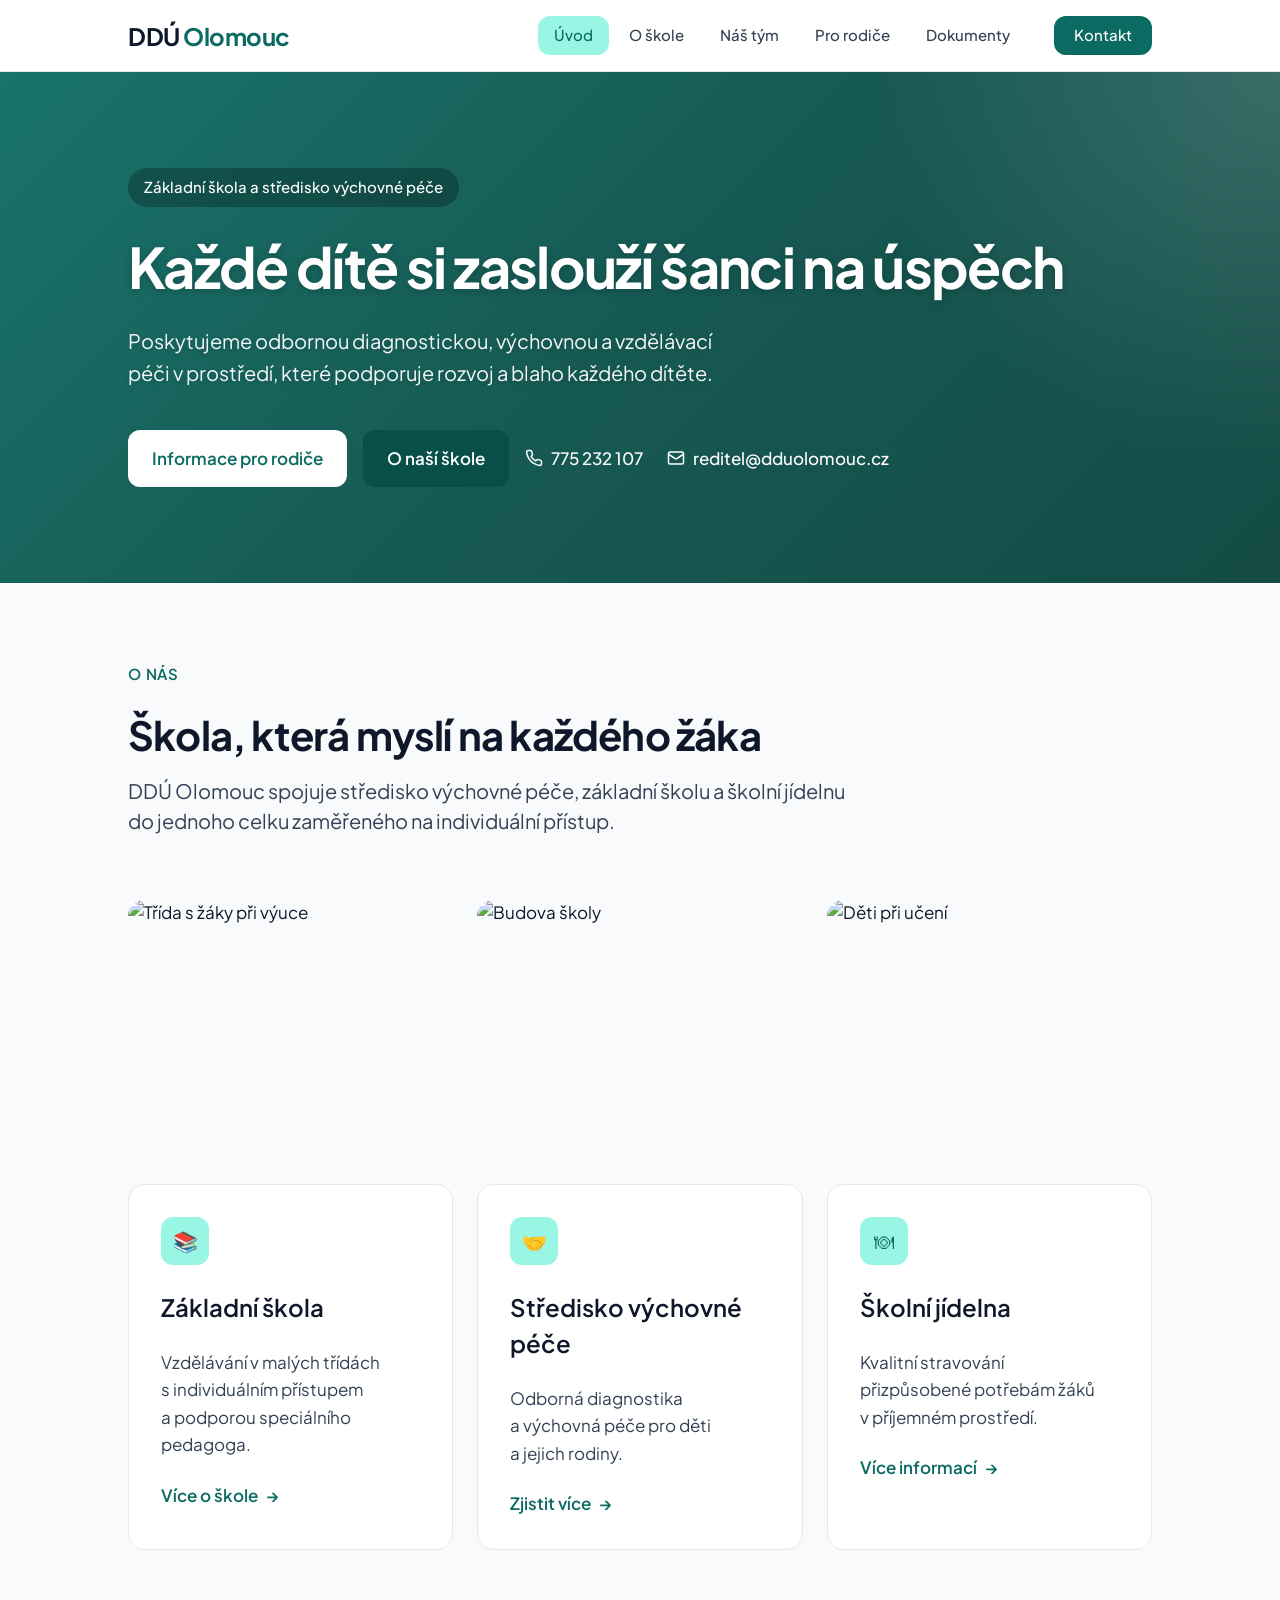
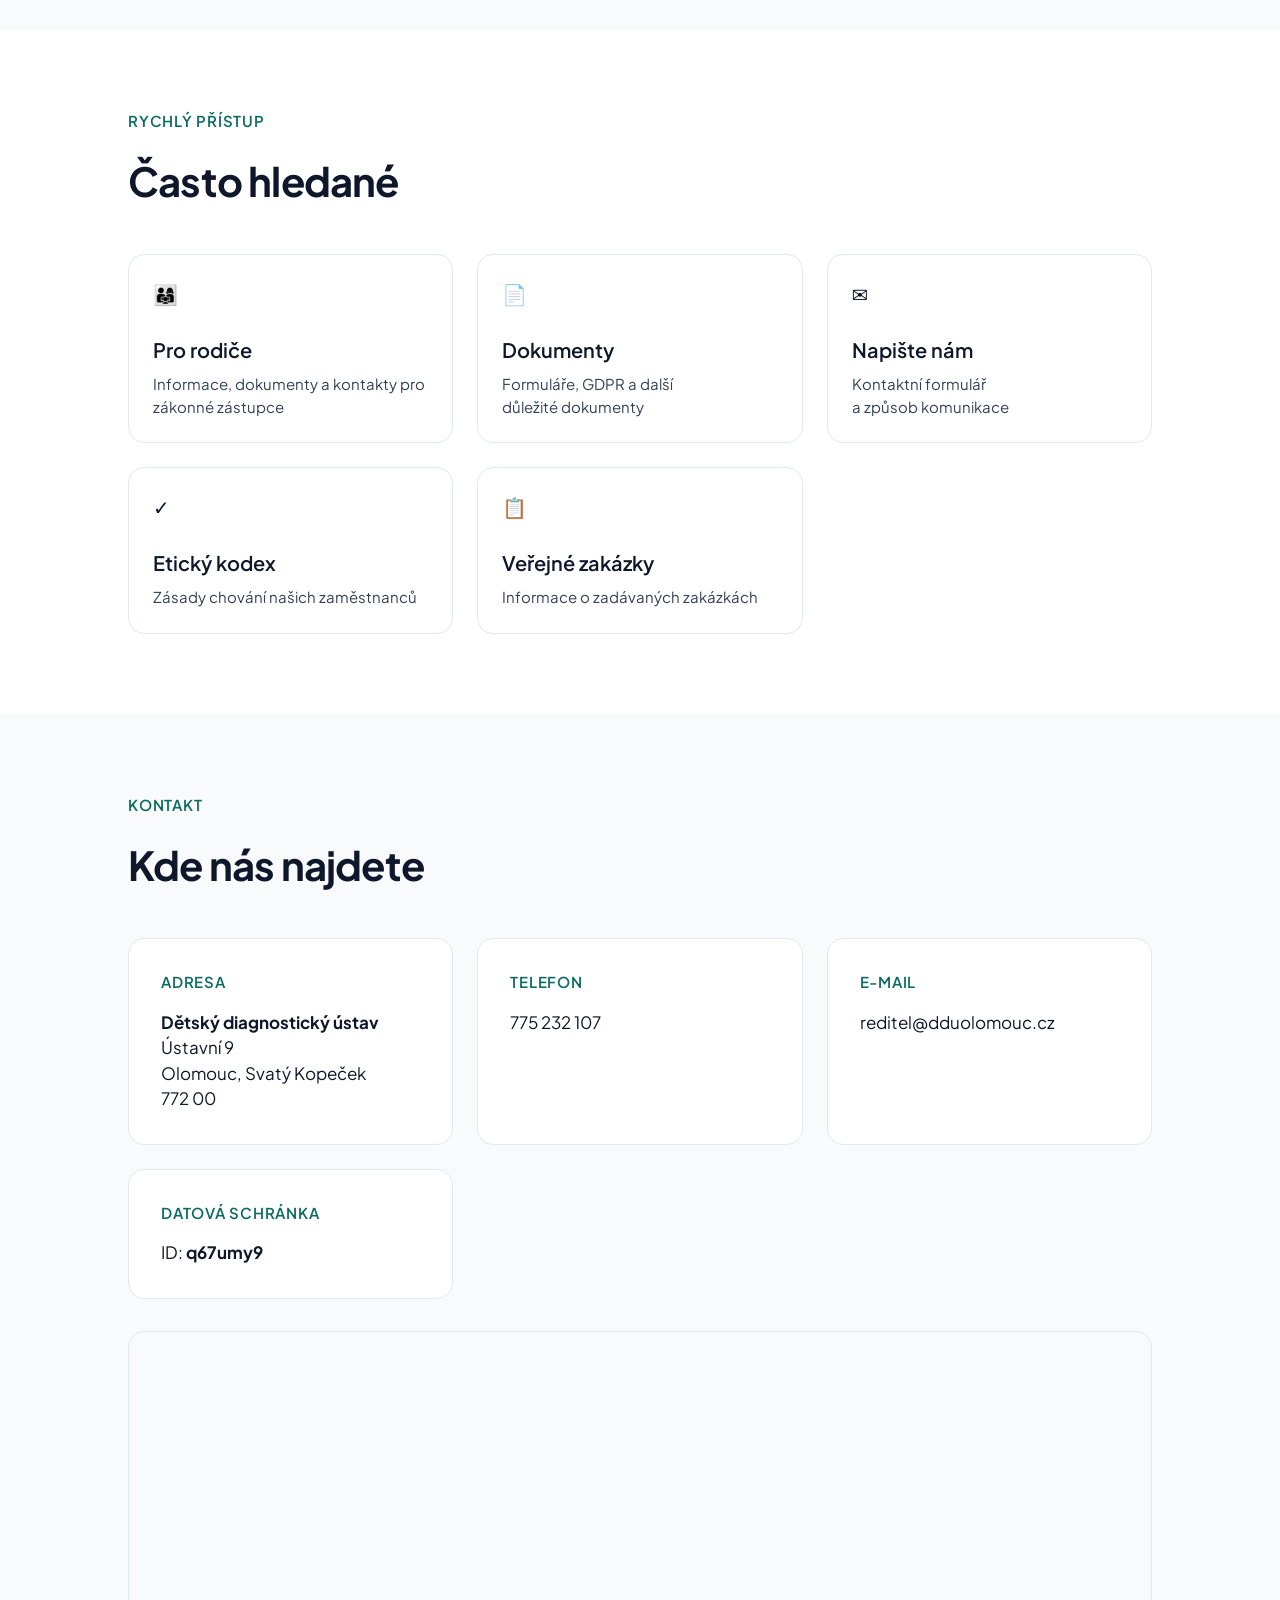
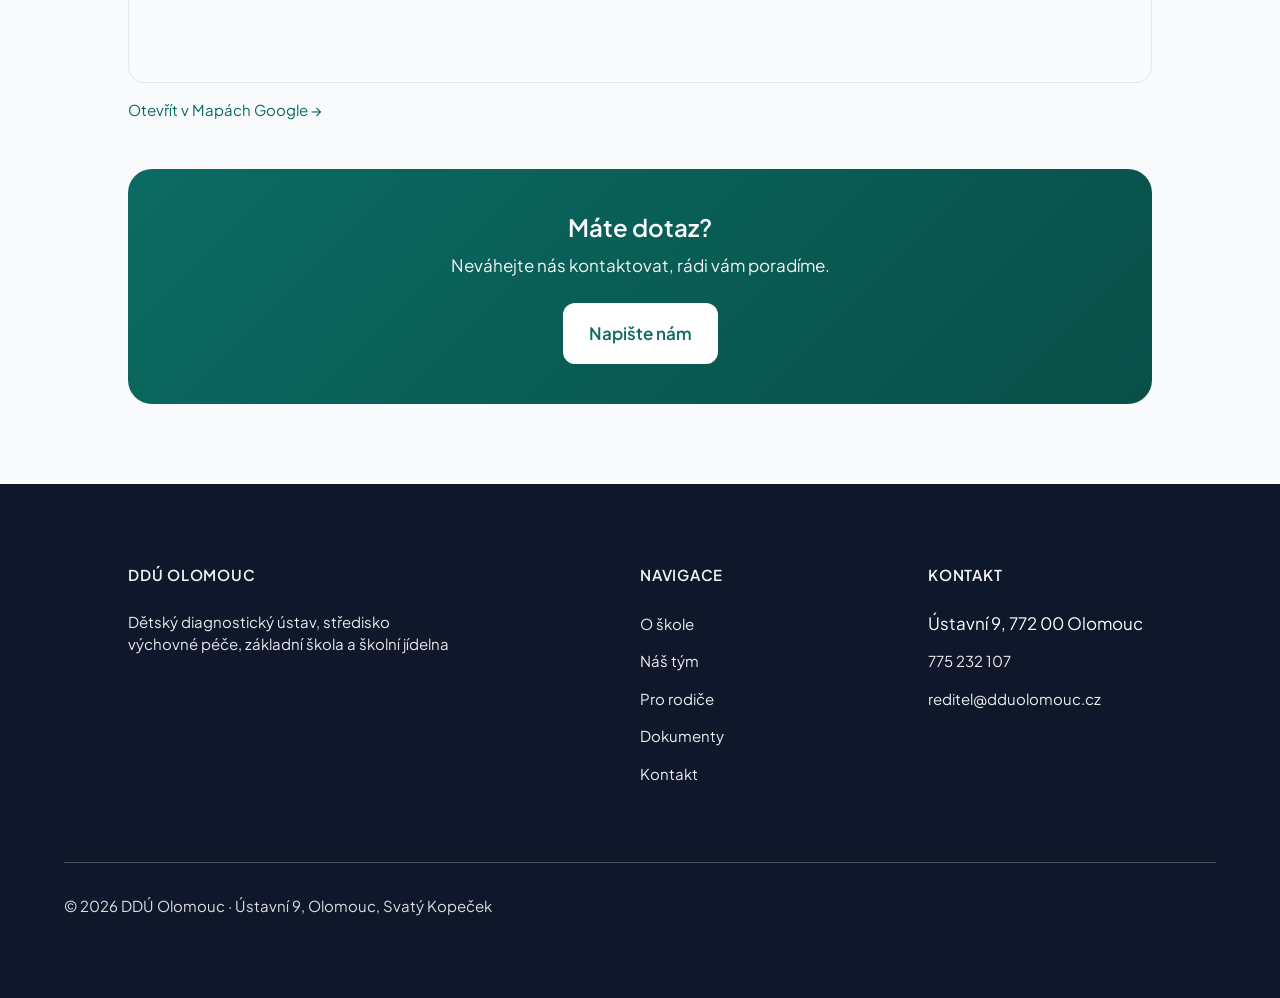
==== index.html @ 2223ec9c "Initial commit: DDÚ Olomouc - moderní web základní školy Made-with: Cursor" ====
<!DOCTYPE html>
<html lang="cs">
<head>
    <meta charset="UTF-8">
    <meta name="viewport" content="width=device-width, initial-scale=1.0">
    <title>Základní škola DDÚ Olomouc | Výchovná péče a vzdělávání</title>
    <meta name="description" content="Dětský diagnostický ústav Olomouc: středisko výchovné péče, základní škola a&nbsp;školní jídelna. Odborná péče a&nbsp;vzdělávání v&nbsp;Olomouci, Svatém Kopečku.">
    <meta property="og:title" content="Základní škola DDÚ Olomouc">
    <meta property="og:description" content="Dětský diagnostický ústav Olomouc: středisko výchovné péče, základní škola a&nbsp;školní jídelna.">
    <meta property="og:type" content="website">
    <link rel="preconnect" href="https://fonts.googleapis.com">
    <link rel="preconnect" href="https://fonts.gstatic.com" crossorigin>
    <link rel="preconnect" href="https://images.unsplash.com" crossorigin>
    <link href="https://fonts.googleapis.com/css2?family=Plus+Jakarta+Sans:wght@400;500;600;700&display=swap" rel="stylesheet">
    <link rel="stylesheet" href="styles.css">
</head>
<body>
    <a href="#main-content" class="skip-link">Přeskočit na hlavní obsah</a>
    <header class="header">
        <div class="header-inner">
            <a href="index.html" class="logo">DDÚ <span>Olomouc</span></a>
            <button class="menu-toggle" aria-label="Otevřít menu" aria-expanded="false">
                <svg xmlns="http://www.w3.org/2000/svg" fill="none" viewBox="0 0 24 24" stroke="currentColor" stroke-width="2">
                    <path stroke-linecap="round" stroke-linejoin="round" d="M4 6h16M4 12h16M4 18h16"/>
                </svg>
            </button>
            <nav class="nav" aria-label="Hlavní navigace">
                <a href="index.html" class="nav-link active">Úvod</a>
                <a href="o-nas.html" class="nav-link">O škole</a>
                <a href="nas-tym.html" class="nav-link">Náš tým</a>
                <a href="pro-rodice.html" class="nav-link">Pro rodiče</a>
                <a href="dokumenty.html" class="nav-link">Dokumenty</a>
                <a href="kontakt.html" class="nav-link nav-cta">Kontakt</a>
            </nav>
        </div>
    </header>

    <section class="hero has-image">
        <div class="hero-inner">
            <span class="hero-badge">Základní škola a středisko výchovné péče</span>
            <h1>Každé dítě si zaslouží šanci na úspěch</h1>
            <p class="hero-subtitle">Poskytujeme odbornou diagnostickou, výchovnou a&nbsp;vzdělávací péči v&nbsp;prostředí, které podporuje rozvoj a&nbsp;blaho každého dítěte.</p>
            <div class="hero-actions">
                <div class="hero-buttons">
                    <a href="pro-rodice.html" class="btn btn-primary">Informace pro rodiče</a>
                    <a href="o-nas.html" class="btn btn-secondary">O naší škole</a>
                </div>
                <div class="hero-contact">
                    <a href="tel:+420775232107">
                        <svg class="hero-contact-icon" xmlns="http://www.w3.org/2000/svg" viewBox="0 0 24 24" fill="none" stroke="currentColor" stroke-width="2" stroke-linecap="round" stroke-linejoin="round" aria-hidden="true"><path d="M22 16.92v3a2 2 0 0 1-2.18 2 19.79 19.79 0 0 1-8.63-3.07 19.5 19.5 0 0 1-6-6 19.79 19.79 0 0 1-3.07-8.67A2 2 0 0 1 4.11 2h3a2 2 0 0 1 2 1.72 12.84 12.84 0 0 0 .7 2.81 2 2 0 0 1-.45 2.11L8.09 9.91a16 16 0 0 0 6 6l1.27-1.27a2 2 0 0 1 2.11-.45 12.84 12.84 0 0 0 2.81.7A2 2 0 0 1 22 16.92z"/></svg>
                        775 232 107
                    </a>
                    <a href="mailto:reditel@dduolomouc.cz">
                        <svg class="hero-contact-icon" xmlns="http://www.w3.org/2000/svg" viewBox="0 0 24 24" fill="none" stroke="currentColor" stroke-width="2" stroke-linecap="round" stroke-linejoin="round" aria-hidden="true"><rect width="20" height="16" x="2" y="4" rx="2"/><path d="m22 7-8.97 5.7a1.94 1.94 0 0 1-2.06 0L2 7"/></svg>
                        reditel@dduolomouc.cz
                    </a>
                </div>
            </div>
        </div>
    </section>

    <main id="main-content">
        <section class="section">
            <div class="container">
                <div class="section-header">
                    <p class="section-label">O nás</p>
                    <h2 class="section-title">Škola, která myslí na každého žáka</h2>
                    <p class="section-desc">DDÚ Olomouc spojuje středisko výchovné péče, základní školu a&nbsp;školní jídelnu do&nbsp;jednoho celku zaměřeného na&nbsp;individuální přístup.</p>
                </div>
                <div class="photo-grid">
                    <img src="https://images.unsplash.com/photo-1588072432836-e10032774350?w=600&q=80" alt="Třída s žáky při výuce" loading="lazy">
                    <img src="https://images.unsplash.com/photo-1562774053-701939374585?w=600&q=80" alt="Budova školy" loading="lazy">
                    <img src="https://images.unsplash.com/photo-1503676260728-1c00da094a0b?w=600&q=80" alt="Děti při učení" loading="lazy">
                </div>
                <div class="card-grid">
                    <article class="card">
                        <div class="card-icon">📚</div>
                        <h3>Základní škola</h3>
                        <p>Vzdělávání v&nbsp;malých třídách s&nbsp;individuálním přístupem a&nbsp;podporou speciálního pedagoga.</p>
                        <a href="o-nas.html" class="card-link">Více o škole</a>
                    </article>
                    <article class="card">
                        <div class="card-icon">🤝</div>
                        <h3>Středisko výchovné péče</h3>
                        <p>Odborná diagnostika a&nbsp;výchovná péče pro děti a&nbsp;jejich rodiny.</p>
                        <a href="o-nas.html" class="card-link">Zjistit více</a>
                    </article>
                    <article class="card">
                        <div class="card-icon">🍽</div>
                        <h3>Školní jídelna</h3>
                        <p>Kvalitní stravování přizpůsobené potřebám žáků v&nbsp;příjemném prostředí.</p>
                        <a href="o-nas.html" class="card-link">Více informací</a>
                    </article>
                </div>
            </div>
        </section>

        <section class="section section-alt">
            <div class="container">
                <div class="section-header">
                    <p class="section-label">Rychlý přístup</p>
                    <h2 class="section-title">Často hledané</h2>
                </div>
                <div class="quick-links">
                    <a href="pro-rodice.html" class="quick-link-card">
                        <span class="icon">👨‍👩‍👧</span>
                        <h3>Pro rodiče</h3>
                        <p>Informace, dokumenty a&nbsp;kontakty pro zákonné zástupce</p>
                    </a>
                    <a href="dokumenty.html" class="quick-link-card">
                        <span class="icon">📄</span>
                        <h3>Dokumenty</h3>
                        <p>Formuláře, GDPR a&nbsp;další důležité dokumenty</p>
                    </a>
                    <a href="kontakt.html" class="quick-link-card">
                        <span class="icon">✉</span>
                        <h3>Napište nám</h3>
                        <p>Kontaktní formulář a&nbsp;způsob komunikace</p>
                    </a>
                    <a href="dokumenty.html#kodex" class="quick-link-card">
                        <span class="icon">✓</span>
                        <h3>Etický kodex</h3>
                        <p>Zásady chování našich zaměstnanců</p>
                    </a>
                    <a href="dokumenty.html#zakazky" class="quick-link-card">
                        <span class="icon">📋</span>
                        <h3>Veřejné zakázky</h3>
                        <p>Informace o zadávaných zakázkách</p>
                    </a>
                </div>
            </div>
        </section>

        <section class="section">
            <div class="container">
                <div class="section-header">
                    <p class="section-label">Kontakt</p>
                    <h2 class="section-title">Kde nás najdete</h2>
                </div>
                <div class="contact-grid">
                    <div class="contact-card">
                        <h3>Adresa</h3>
                        <p><strong>Dětský diagnostický ústav</strong><br>
                        Ústavní 9<br>
                        Olomouc, Svatý Kopeček<br>
                        772 00</p>
                    </div>
                    <div class="contact-card">
                        <h3>Telefon</h3>
                        <p><a href="tel:+420775232107">775 232 107</a></p>
                    </div>
                    <div class="contact-card">
                        <h3>E-mail</h3>
                        <p><a href="mailto:reditel@dduolomouc.cz">reditel@dduolomouc.cz</a></p>
                    </div>
                    <div class="contact-card">
                        <h3>Datová schránka</h3>
                        <p>ID: <strong>q67umy9</strong></p>
                    </div>
                </div>
                <div class="map-container">
                    <iframe src="https://www.openstreetmap.org/export/embed.html?bbox=17.335%2C49.625%2C17.347%2C49.636&layer=mapnik&marker=49.6305566%2C17.3408193" title="Mapa - DDÚ Olomouc, Ústavní 9, 772 00 Olomouc" loading="lazy"></iframe>
                </div>
                <p style="margin-top: var(--space-4); font-size: var(--text-sm); color: var(--color-text-muted);">
                    <a href="https://www.google.com/maps/search/?api=1&query=Ústavní+9+772+00+Olomouc" target="_blank" rel="noopener">Otevřít v Mapách Google →</a>
                </p>
                <div class="cta-banner">
                    <h3>Máte dotaz?</h3>
                    <p>Neváhejte nás kontaktovat, rádi vám poradíme.</p>
                    <a href="kontakt.html" class="btn btn-primary">Napište nám</a>
                </div>
            </div>
        </section>
    </main>

    <footer class="footer">
        <div class="footer-inner">
            <div class="footer-brand">
                <h4>DDÚ Olomouc</h4>
                <p>Dětský diagnostický ústav, středisko výchovné péče, základní škola a&nbsp;školní jídelna</p>
            </div>
            <div>
                <h4>Navigace</h4>
                <ul>
                    <li><a href="o-nas.html">O škole</a></li>
                    <li><a href="nas-tym.html">Náš tým</a></li>
                    <li><a href="pro-rodice.html">Pro rodiče</a></li>
                    <li><a href="dokumenty.html">Dokumenty</a></li>
                    <li><a href="kontakt.html">Kontakt</a></li>
                </ul>
            </div>
            <div>
                <h4>Kontakt</h4>
                <ul>
                    <li>Ústavní 9, 772 00 Olomouc</li>
                    <li><a href="tel:+420775232107">775 232 107</a></li>
                    <li><a href="mailto:reditel@dduolomouc.cz">reditel@dduolomouc.cz</a></li>
                </ul>
            </div>
        </div>
        <div class="footer-bottom">
            © 2026 DDÚ Olomouc · Ústavní 9, Olomouc, Svatý Kopeček
        </div>
    </footer>

    <button type="button" class="back-to-top" aria-label="Zpět nahoru" title="Zpět nahoru">
        <svg xmlns="http://www.w3.org/2000/svg" width="24" height="24" viewBox="0 0 24 24" fill="none" stroke="currentColor" stroke-width="2" stroke-linecap="round" stroke-linejoin="round"><path d="M18 15l-6-6-6 6"/></svg>
    </button>
    <script>
        const toggle = document.querySelector('.menu-toggle');
        const nav = document.querySelector('.nav');
        toggle?.addEventListener('click', () => {
            nav.classList.toggle('active');
            toggle.setAttribute('aria-expanded', nav.classList.contains('active'));
        });
        const backToTop = document.querySelector('.back-to-top');
        window.addEventListener('scroll', () => {
            backToTop.classList.toggle('visible', window.scrollY > 400);
        });
        backToTop?.addEventListener('click', () => window.scrollTo({ top: 0, behavior: 'smooth' }));
    </script>
</body>
</html>
---- styles.css ----
/* ============================================
   DDÚ Olomouc — Design System 2026
   Moderní web základní školy
   ============================================ */

@import url('https://fonts.googleapis.com/css2?family=Plus+Jakarta+Sans:wght@400;500;600;700&display=swap');

:root {
    /* Spacing scale (8px base) */
    --space-1: 0.25rem;   /* 4px */
    --space-2: 0.5rem;   /* 8px */
    --space-3: 0.75rem;  /* 12px */
    --space-4: 1rem;     /* 16px */
    --space-5: 1.25rem;  /* 20px */
    --space-6: 1.5rem;   /* 24px */
    --space-8: 2rem;     /* 32px */
    --space-10: 2.5rem;  /* 40px */
    --space-12: 3rem;    /* 48px */
    --space-16: 4rem;    /* 64px */
    --space-20: 5rem;    /* 80px */
    --space-24: 6rem;    /* 96px */

    /* Typography */
    --font-sans: 'Plus Jakarta Sans', system-ui, -apple-system, sans-serif;
    --text-xs: clamp(0.75rem, 1.5vw, 0.8125rem);
    --text-sm: clamp(0.875rem, 1.5vw, 0.9375rem);
    --text-base: clamp(1rem, 2vw, 1.0625rem);
    --text-lg: clamp(1.125rem, 2vw, 1.25rem);
    --text-xl: clamp(1.25rem, 2.5vw, 1.5rem);
    --text-2xl: clamp(1.5rem, 3vw, 2rem);
    --text-3xl: clamp(1.875rem, 4vw, 2.5rem);
    --text-4xl: clamp(2.25rem, 5vw, 3.5rem);
    --leading-tight: 1.25;
    --leading-normal: 1.5;
    --leading-relaxed: 1.625;

    /* Colors — WCAG AA compliant (4.5:1 text, 3:1 UI) */
    --color-primary: #0b6b62;
    --color-primary-hover: #084f48;
    --color-primary-muted: #99f6e4;
    --color-primary-on-muted: #0b6b62;
    --color-btn-hover-bg: #5eead4;
    --color-accent: #b45309;
    --color-accent-hover: #92400e;
    --color-accent-muted: #fef3c7;
    --color-btn-cta-hover: #e2e8f0;

    --color-surface: #ffffff;
    --color-surface-alt: #f8fafc;
    --color-surface-elevated: #ffffff;
    --color-border: #e2e8f0;
    --color-border-strong: #cbd5e1;

    --color-text: #0f172a;
    --color-text-muted: #334155;
    --color-text-subtle: #475569;

    --color-white: #ffffff;

    /* Shadows */
    --shadow-sm: 0 1px 2px 0 rgb(0 0 0 / 0.05);
    --shadow: 0 1px 3px 0 rgb(0 0 0 / 0.1), 0 1px 2px -1px rgb(0 0 0 / 0.1);
    --shadow-md: 0 4px 6px -1px rgb(0 0 0 / 0.1), 0 2px 4px -2px rgb(0 0 0 / 0.1);
    --shadow-lg: 0 10px 15px -3px rgb(0 0 0 / 0.1), 0 4px 6px -4px rgb(0 0 0 / 0.1);
    --shadow-xl: 0 20px 25px -5px rgb(0 0 0 / 0.1), 0 8px 10px -6px rgb(0 0 0 / 0.1);

    /* Radius */
    --radius-sm: 0.5rem;
    --radius-md: 0.75rem;
    --radius-lg: 1rem;
    --radius-xl: 1.5rem;
    --radius-full: 9999px;

    /* Transitions */
    --transition-fast: 150ms ease;
    --transition-base: 200ms ease;
    --transition-slow: 300ms ease;

    /* Layout */
    --container-max: 72rem;
    --header-height: 4.5rem;
}

@media (prefers-reduced-motion: reduce) {
    :root {
        --transition-fast: 0ms;
        --transition-base: 0ms;
        --transition-slow: 0ms;
    }
}

/* Reset */
*, *::before, *::after {
    margin: 0;
    padding: 0;
    box-sizing: border-box;
}

html {
    scroll-behavior: smooth;
}

@media (prefers-reduced-motion: reduce) {
    html { scroll-behavior: auto; }
}

body {
    font-family: var(--font-sans);
    font-size: var(--text-base);
    line-height: var(--leading-normal);
    color: var(--color-text);
    background: var(--color-surface-alt);
    -webkit-font-smoothing: antialiased;
    hyphens: none;
}

p, .section-desc, .hero-subtitle, .content-block p, .card p, .quick-link-card p, .contact-card p {
    text-wrap: pretty;
}

img {
    max-width: 100%;
    height: auto;
    display: block;
}

a {
    color: var(--color-primary);
    text-decoration: none;
    transition: color var(--transition-fast);
}

a:hover {
    color: var(--color-primary-hover);
}

/* Focus styles — přístupnost pro klávesnici */
:focus-visible {
    outline: 2px solid var(--color-primary);
    outline-offset: 2px;
}

button:focus-visible,
a:focus-visible {
    outline: 2px solid var(--color-primary);
    outline-offset: 2px;
}

a:focus-visible {
    text-decoration: underline;
}

/* Skip link — pro čtečky obrazovky a klávesnici */
.skip-link {
    position: absolute;
    top: -100px;
    left: var(--space-4);
    padding: var(--space-3) var(--space-5);
    background: var(--color-primary);
    color: var(--color-white);
    font-weight: 600;
    border-radius: var(--radius-md);
    z-index: 1000;
    transition: top var(--transition-fast);
}

.skip-link:focus {
    top: var(--space-4);
}

/* Back to top button */
.back-to-top {
    position: fixed;
    bottom: var(--space-8);
    right: var(--space-8);
    width: 3rem;
    height: 3rem;
    display: flex;
    align-items: center;
    justify-content: center;
    background: var(--color-primary);
    color: var(--color-white);
    border: none;
    border-radius: var(--radius-full);
    cursor: pointer;
    box-shadow: var(--shadow-lg);
    opacity: 0;
    visibility: hidden;
    transform: translateY(1rem);
    transition: opacity var(--transition-base), visibility var(--transition-base), transform var(--transition-base);
}

.back-to-top.visible {
    opacity: 1;
    visibility: visible;
    transform: translateY(0);
}

.back-to-top:hover {
    background: var(--color-primary-hover);
    color: var(--color-white);
    box-shadow: var(--shadow-xl);
}

@media (prefers-reduced-motion: reduce) {
    .back-to-top {
        transition: none;
    }
}

/* ============================================
   Header
   ============================================ */

.header {
    position: sticky;
    top: 0;
    z-index: 100;
    background: var(--color-surface);
    border-bottom: 1px solid var(--color-border);
    height: var(--header-height);
}

.header-inner {
    max-width: var(--container-max);
    margin: 0 auto;
    padding: 0 var(--space-16);
    height: 100%;
    display: flex;
    align-items: center;
    justify-content: space-between;
    gap: var(--space-6);
}

.logo {
    font-family: var(--font-sans);
    font-size: var(--text-xl);
    font-weight: 700;
    color: var(--color-text);
    letter-spacing: -0.02em;
}

.logo span {
    color: var(--color-primary);
}

.nav {
    display: flex;
    align-items: center;
    gap: var(--space-1);
}

.nav-link {
    display: inline-flex;
    align-items: center;
    padding: var(--space-2) var(--space-4);
    font-size: var(--text-sm);
    font-weight: 500;
    color: var(--color-text-muted);
    border-radius: var(--radius-md);
    transition: all var(--transition-fast);
}

.nav-link:hover {
    color: var(--color-primary);
    background: var(--color-primary-muted);
}

.nav-link.active {
    color: var(--color-primary);
    background: var(--color-primary-muted);
}

.nav-cta {
    margin-left: var(--space-6);
    padding: var(--space-2) var(--space-5);
    background: var(--color-primary);
    color: var(--color-white) !important;
    border-radius: var(--radius-md);
}

.nav-cta:hover,
.nav-cta.active {
    background: var(--color-primary-hover);
    color: var(--color-white) !important;
    box-shadow: inset 0 0 0 1px rgba(255,255,255,0.2);
}

/* Mobile menu */
.menu-toggle {
    display: none;
    background: none;
    border: none;
    padding: var(--space-2);
    cursor: pointer;
    color: var(--color-text);
    border-radius: var(--radius-md);
}

.menu-toggle:hover {
    background: var(--color-surface-alt);
}

.menu-toggle svg {
    width: 1.5rem;
    height: 1.5rem;
}

@media (max-width: 768px) {
    .menu-toggle { display: flex; }
    .nav {
        display: none;
        position: absolute;
        top: 100%;
        left: 0;
        right: 0;
        flex-direction: column;
        align-items: stretch;
        padding: var(--space-4);
        background: var(--color-surface);
        border-bottom: 1px solid var(--color-border);
        box-shadow: var(--shadow-lg);
    }
    .nav.active {
        display: flex;
    }
    .nav-cta { margin-left: 0; margin-top: var(--space-2); }
}

/* ============================================
   Hero
   ============================================ */

.hero {
    position: relative;
    padding: var(--space-24) var(--space-16);
    background: linear-gradient(135deg, var(--color-primary) 0%, var(--color-primary-hover) 50%, #06403a 100%);
    color: var(--color-white);
    overflow: hidden;
}

.hero.has-image {
    background: linear-gradient(135deg, rgba(11,107,98,0.94) 0%, rgba(8,79,72,0.94) 50%, rgba(6,64,58,0.94) 100%),
                url('https://images.unsplash.com/photo-1503676260728-1c00da094a0b?w=1920&q=80') center/cover no-repeat;
}

.hero.has-image h1,
.hero.has-image .hero-subtitle {
    text-shadow: 0 2px 8px rgba(0,0,0,0.2);
}

.hero::before {
    content: '';
    position: absolute;
    top: 0;
    right: 0;
    width: 50%;
    height: 100%;
    background: radial-gradient(circle at 100% 0%, rgba(255,255,255,0.15) 0%, transparent 50%);
    pointer-events: none;
}

.hero-inner {
    position: relative;
    max-width: var(--container-max);
    margin: 0 auto;
    padding: 0 var(--space-16);
}

.hero-badge {
    display: inline-block;
    padding: var(--space-2) var(--space-4);
    margin-bottom: var(--space-6);
    font-size: var(--text-sm);
    font-weight: 500;
    background: rgba(0,0,0,0.25);
    border-radius: var(--radius-full);
    backdrop-filter: blur(8px);
}

.hero h1 {
    font-size: var(--text-4xl);
    font-weight: 700;
    line-height: var(--leading-tight);
    letter-spacing: -0.03em;
    max-width: 28ch;
    margin-bottom: var(--space-6);
}

.hero-subtitle {
    font-size: var(--text-lg);
    opacity: 0.95;
    max-width: 40ch;
    line-height: var(--leading-relaxed);
    margin-bottom: var(--space-10);
}

.hero-actions {
    display: flex;
    flex-wrap: wrap;
    gap: var(--space-4);
}

.hero-buttons {
    display: flex;
    gap: var(--space-4);
}

.btn {
    display: inline-flex;
    align-items: center;
    justify-content: center;
    gap: var(--space-2);
    padding: var(--space-4) var(--space-6);
    font-size: var(--text-base);
    font-weight: 600;
    border-radius: var(--radius-md);
    transition: all var(--transition-fast);
    cursor: pointer;
    text-decoration: none;
}

.hero .btn {
    border: none;
}

.btn-primary {
    background: var(--color-white);
    color: var(--color-primary);
    border: 2px solid transparent;
}

.btn-primary:hover {
    background: var(--color-btn-hover-bg);
    color: var(--color-primary-hover);
    border-color: var(--color-primary);
    transform: translateY(-1px);
}

.btn-secondary {
    background: rgba(8,79,72,0.95);
    color: var(--color-white);
    border: 2px solid rgba(255,255,255,0.9);
}

.btn-secondary:hover {
    background: var(--color-white);
    color: var(--color-primary-hover);
    border-color: var(--color-white);
    transform: translateY(-1px);
    box-shadow: var(--shadow-md);
}

.hero-contact {
    display: flex;
    align-items: center;
    gap: var(--space-6);
    padding: var(--space-4) 0;
}

.hero-contact a {
    display: flex;
    align-items: center;
    gap: var(--space-2);
    color: var(--color-white);
    font-weight: 500;
}

.hero-contact-icon {
    width: 1.125rem;
    height: 1.125rem;
    flex-shrink: 0;
    stroke: currentColor;
}

.hero-contact a:hover {
    opacity: 0.95;
}

.hero-contact a:hover .hero-contact-icon {
    stroke: var(--color-white);
}

/* ============================================
   Sections
   ============================================ */

.section {
    padding: var(--space-20) 0;
}

.section-alt {
    background: var(--color-surface);
}

.container {
    max-width: var(--container-max);
    margin: 0 auto;
    padding: 0 var(--space-16);
}

.section-header {
    margin-bottom: var(--space-12);
}

.section-label {
    font-size: var(--text-sm);
    font-weight: 600;
    color: var(--color-primary);
    text-transform: uppercase;
    letter-spacing: 0.05em;
    margin-bottom: var(--space-6);
}

.section-title {
    font-size: var(--text-3xl);
    font-weight: 700;
    color: var(--color-text);
    letter-spacing: -0.02em;
    line-height: var(--leading-tight);
}

.section-desc {
    margin-top: var(--space-4);
    font-size: var(--text-lg);
    color: var(--color-text-muted);
    max-width: 50ch;
}

/* ============================================
   Cards
   ============================================ */

.card-grid {
    display: grid;
    grid-template-columns: repeat(auto-fill, minmax(min(100%, 320px), 1fr));
    gap: var(--space-6);
}

.card {
    background: var(--color-surface);
    border-radius: var(--radius-lg);
    padding: var(--space-8);
    border: 1px solid var(--color-border);
    transition: all var(--transition-base);
}

.card:hover {
    border-color: var(--color-primary-muted);
    box-shadow: var(--shadow-md);
}

.card-icon {
    width: 3rem;
    height: 3rem;
    display: flex;
    align-items: center;
    justify-content: center;
    background: var(--color-primary-muted);
    color: var(--color-primary);
    border-radius: var(--radius-md);
    font-size: 1.25rem;
    margin-bottom: var(--space-6);
}

.card h3 {
    font-size: var(--text-xl);
    font-weight: 600;
    color: var(--color-text);
    margin-bottom: var(--space-6);
}

.card p {
    font-size: var(--text-base);
    color: var(--color-text-muted);
    line-height: var(--leading-relaxed);
}

.card-link {
    display: inline-flex;
    align-items: center;
    gap: var(--space-2);
    margin-top: var(--space-6);
    font-weight: 600;
    color: var(--color-primary);
}

.card-link:hover {
    gap: var(--space-3);
}

.card-link::after {
    content: '→';
}

/* ============================================
   Quick links (feature grid)
   ============================================ */

.quick-links {
    display: grid;
    grid-template-columns: repeat(auto-fill, minmax(min(100%, 280px), 1fr));
    gap: var(--space-6);
}

.quick-link-card {
    display: flex;
    flex-direction: column;
    padding: var(--space-6);
    background: var(--color-surface);
    border-radius: var(--radius-lg);
    border: 1px solid var(--color-border);
    text-decoration: none;
    color: inherit;
    transition: all var(--transition-base);
}

.quick-link-card:hover {
    border-color: var(--color-primary);
    box-shadow: var(--shadow-md);
    transform: translateY(-2px);
}

.quick-link-card h3 {
    font-size: var(--text-lg);
    font-weight: 600;
    color: var(--color-text);
    margin-bottom: var(--space-2);
}

.quick-link-card p {
    font-size: var(--text-sm);
    color: var(--color-text-muted);
    flex-grow: 1;
}

.quick-link-card .icon {
    width: 2.5rem;
    height: 2.5rem;
    margin-bottom: var(--space-4);
    font-size: 1.25rem;
}

/* ============================================
   Contact
   ============================================ */

.contact-grid {
    display: grid;
    grid-template-columns: repeat(auto-fit, minmax(min(100%, 260px), 1fr));
    gap: var(--space-6);
}

.contact-card {
    padding: var(--space-8);
    background: var(--color-surface);
    border-radius: var(--radius-lg);
    border: 1px solid var(--color-border);
}

.contact-card h3 {
    font-size: var(--text-sm);
    font-weight: 600;
    color: var(--color-primary);
    text-transform: uppercase;
    letter-spacing: 0.05em;
    margin-bottom: var(--space-4);
}

.contact-card p,
.contact-card a {
    font-size: var(--text-base);
    color: var(--color-text);
}

.contact-card a:hover {
    color: var(--color-primary);
}

.cta-banner {
    margin-top: var(--space-12);
    padding: var(--space-10);
    background: linear-gradient(135deg, var(--color-primary) 0%, var(--color-primary-hover) 100%);
    color: var(--color-white);
    border-radius: var(--radius-xl);
    text-align: center;
}

.cta-banner h3 {
    font-size: var(--text-xl);
    font-weight: 600;
    margin-bottom: var(--space-2);
}

.cta-banner p {
    opacity: 0.95;
    margin-bottom: var(--space-6);
}

.cta-banner .btn {
    background: var(--color-white);
    color: var(--color-primary);
    border: 2px solid transparent;
}

.cta-banner .btn:hover {
    background: var(--color-btn-hover-bg);
    color: var(--color-primary-hover);
    border-color: var(--color-white);
    transform: translateY(-1px);
    box-shadow: var(--shadow-md);
}

/* ============================================
   Footer
   ============================================ */

.footer {
    background: var(--color-text);
    color: var(--color-white);
    padding: var(--space-20) var(--space-16);
}

.footer-inner {
    max-width: var(--container-max);
    margin: 0 auto;
    padding: 0 var(--space-16);
    display: grid;
    grid-template-columns: 2fr repeat(2, 1fr);
    gap: var(--space-16);
}

.footer-brand h4 {
    font-size: var(--text-xl);
    font-weight: 700;
    text-transform: none;
    letter-spacing: -0.02em;
}

.footer-brand p {
    margin-top: var(--space-4);
    font-size: var(--text-sm);
    color: rgba(255,255,255,0.9);
    max-width: 30ch;
}

.footer h4 {
    font-size: var(--text-sm);
    font-weight: 600;
    text-transform: uppercase;
    letter-spacing: 0.05em;
    margin-bottom: var(--space-6);
    color: rgba(255,255,255,0.95);
}

.footer ul {
    list-style: none;
}

.footer li {
    margin-bottom: var(--space-3);
}

.footer a {
    color: rgba(255,255,255,0.92);
    font-size: var(--text-sm);
}

.footer a:hover {
    color: var(--color-white);
}

.footer-bottom {
    margin-top: var(--space-16);
    padding-top: var(--space-8);
    border-top: 1px solid rgba(255,255,255,0.25);
    font-size: var(--text-sm);
    color: rgba(255,255,255,0.85);
}

@media (max-width: 768px) {
    .footer-inner {
        grid-template-columns: 1fr;
        padding-left: var(--space-6);
        padding-right: var(--space-6);
    }
    .container,
    .hero-inner {
        padding-left: var(--space-6);
        padding-right: var(--space-6);
    }
    .footer {
        padding-left: 0;
        padding-right: 0;
    }
    .hero {
        padding: var(--space-16) var(--space-6);
    }
    .section {
        padding: var(--space-12) 0;
    }
    .photo-grid {
        grid-template-columns: 1fr;
    }
    .photo-grid img {
        height: 200px;
    }
    .map-container iframe {
        height: 300px;
    }
}

/* ============================================
   Content blocks
   ============================================ */

.content-block {
    max-width: 65ch;
}

.content-block p {
    margin-bottom: var(--space-6);
    color: var(--color-text-muted);
}

.breadcrumb {
    font-size: var(--text-sm);
    color: var(--color-text-muted);
    margin-bottom: var(--space-8);
}

.breadcrumb a {
    color: var(--color-primary);
}

.info-list {
    list-style: none;
}

.info-list li {
    display: flex;
    align-items: center;
    justify-content: space-between;
    gap: var(--space-6);
    padding: var(--space-6) 0;
    border-bottom: 1px solid var(--color-border);
    flex-wrap: wrap;
}

.info-list li:last-child {
    border-bottom: none;
}

.info-list a {
    font-weight: 500;
}

/* Form */
.form-group {
    margin-bottom: var(--space-6);
}

.form-group label {
    display: block;
    font-size: var(--text-sm);
    font-weight: 500;
    margin-bottom: var(--space-2);
}

.form-group input,
.form-group textarea {
    width: 100%;
    padding: var(--space-4);
    font-family: inherit;
    font-size: var(--text-base);
    border: 1px solid var(--color-border);
    border-radius: var(--radius-md);
    transition: border-color var(--transition-fast);
}

.form-group input:focus,
.form-group textarea:focus {
    outline: none;
    border-color: var(--color-primary);
    box-shadow: 0 0 0 3px var(--color-primary-muted);
}

/* Photo grid */
.photo-grid {
    display: grid;
    grid-template-columns: repeat(3, 1fr);
    gap: var(--space-6);
    margin-top: var(--space-16);
    margin-bottom: var(--space-16);
}

.photo-grid img {
    width: 100%;
    height: 220px;
    object-fit: cover;
    border-radius: var(--radius-lg);
}

/* Map */
.map-container {
    margin-top: var(--space-8);
    border-radius: var(--radius-lg);
    overflow: hidden;
    border: 1px solid var(--color-border);
}

.map-container iframe {
    width: 100%;
    height: 350px;
    border: 0;
    display: block;
}

/* Print styles */
@media print {
    .skip-link,
    .menu-toggle,
    .nav,
    .back-to-top {
        display: none !important;
    }
    .hero {
        background: var(--color-primary) !important;
        padding: var(--space-8) 0;
    }
}
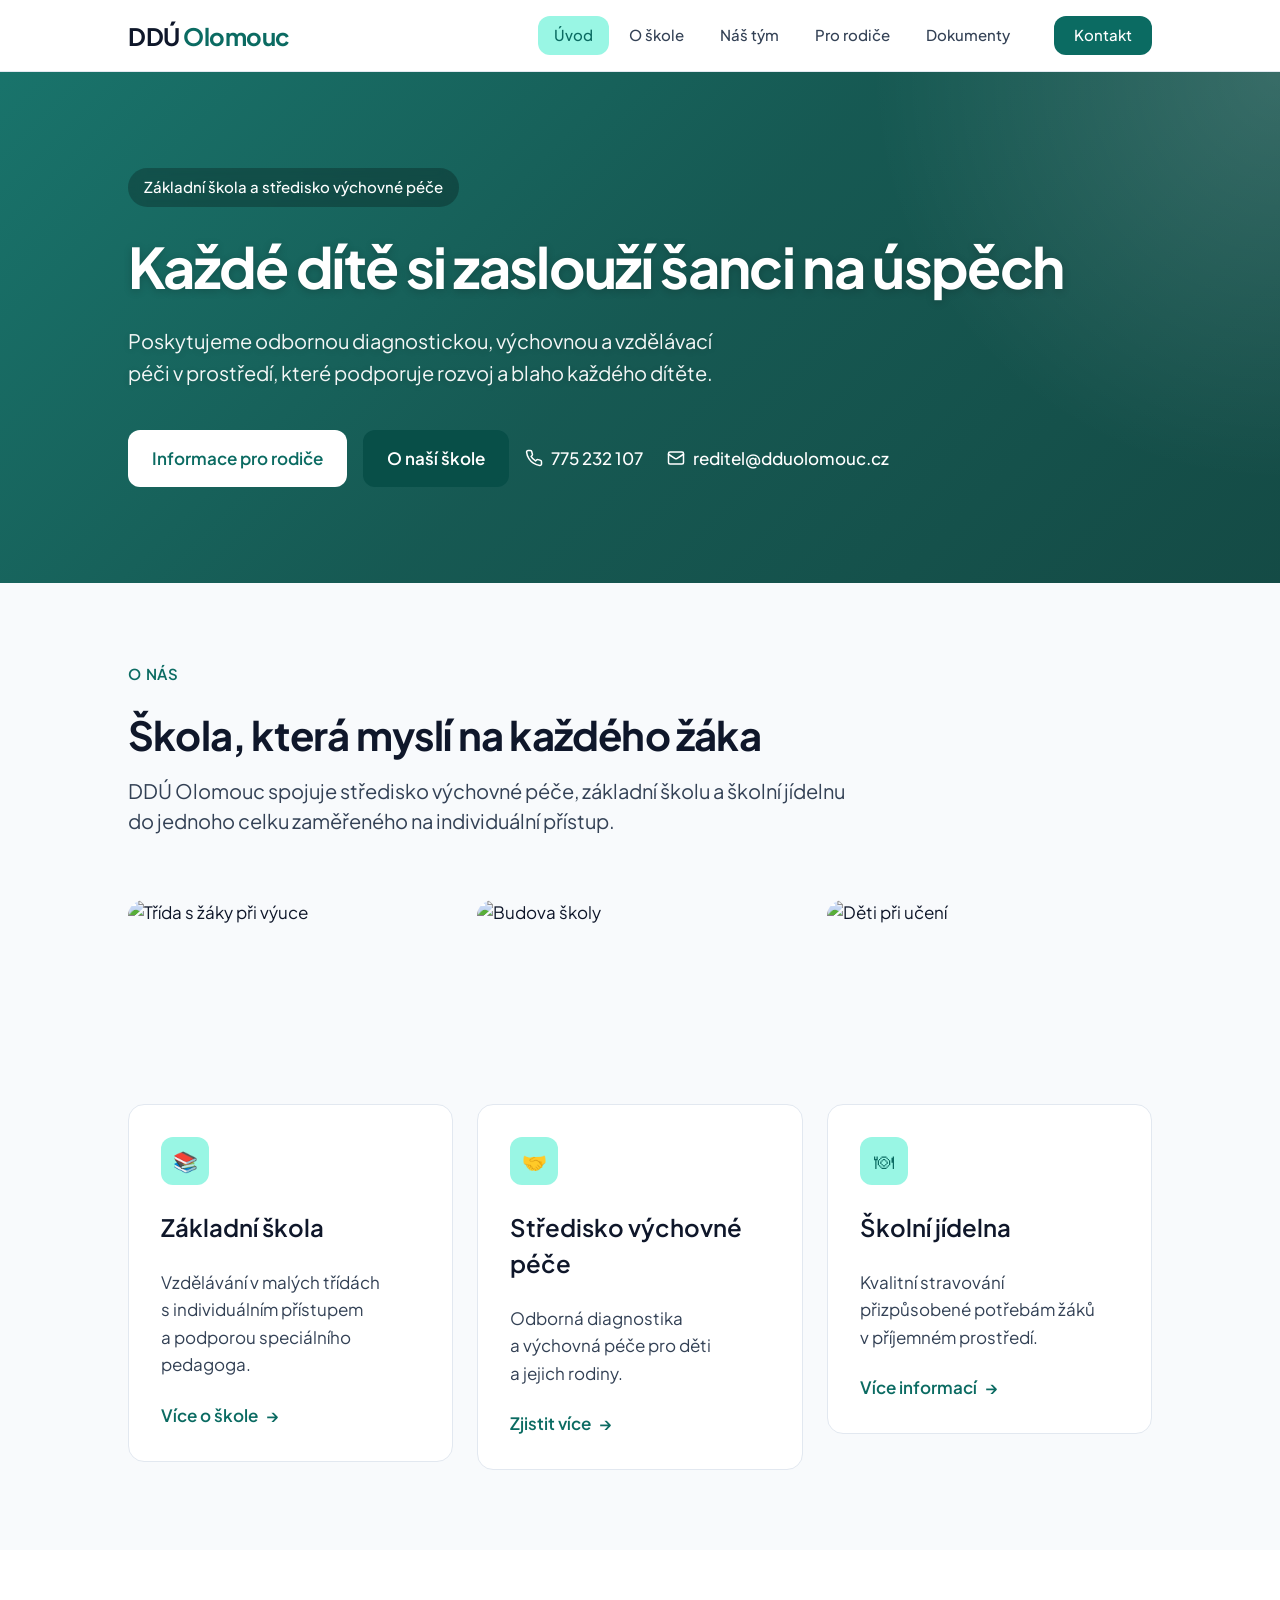
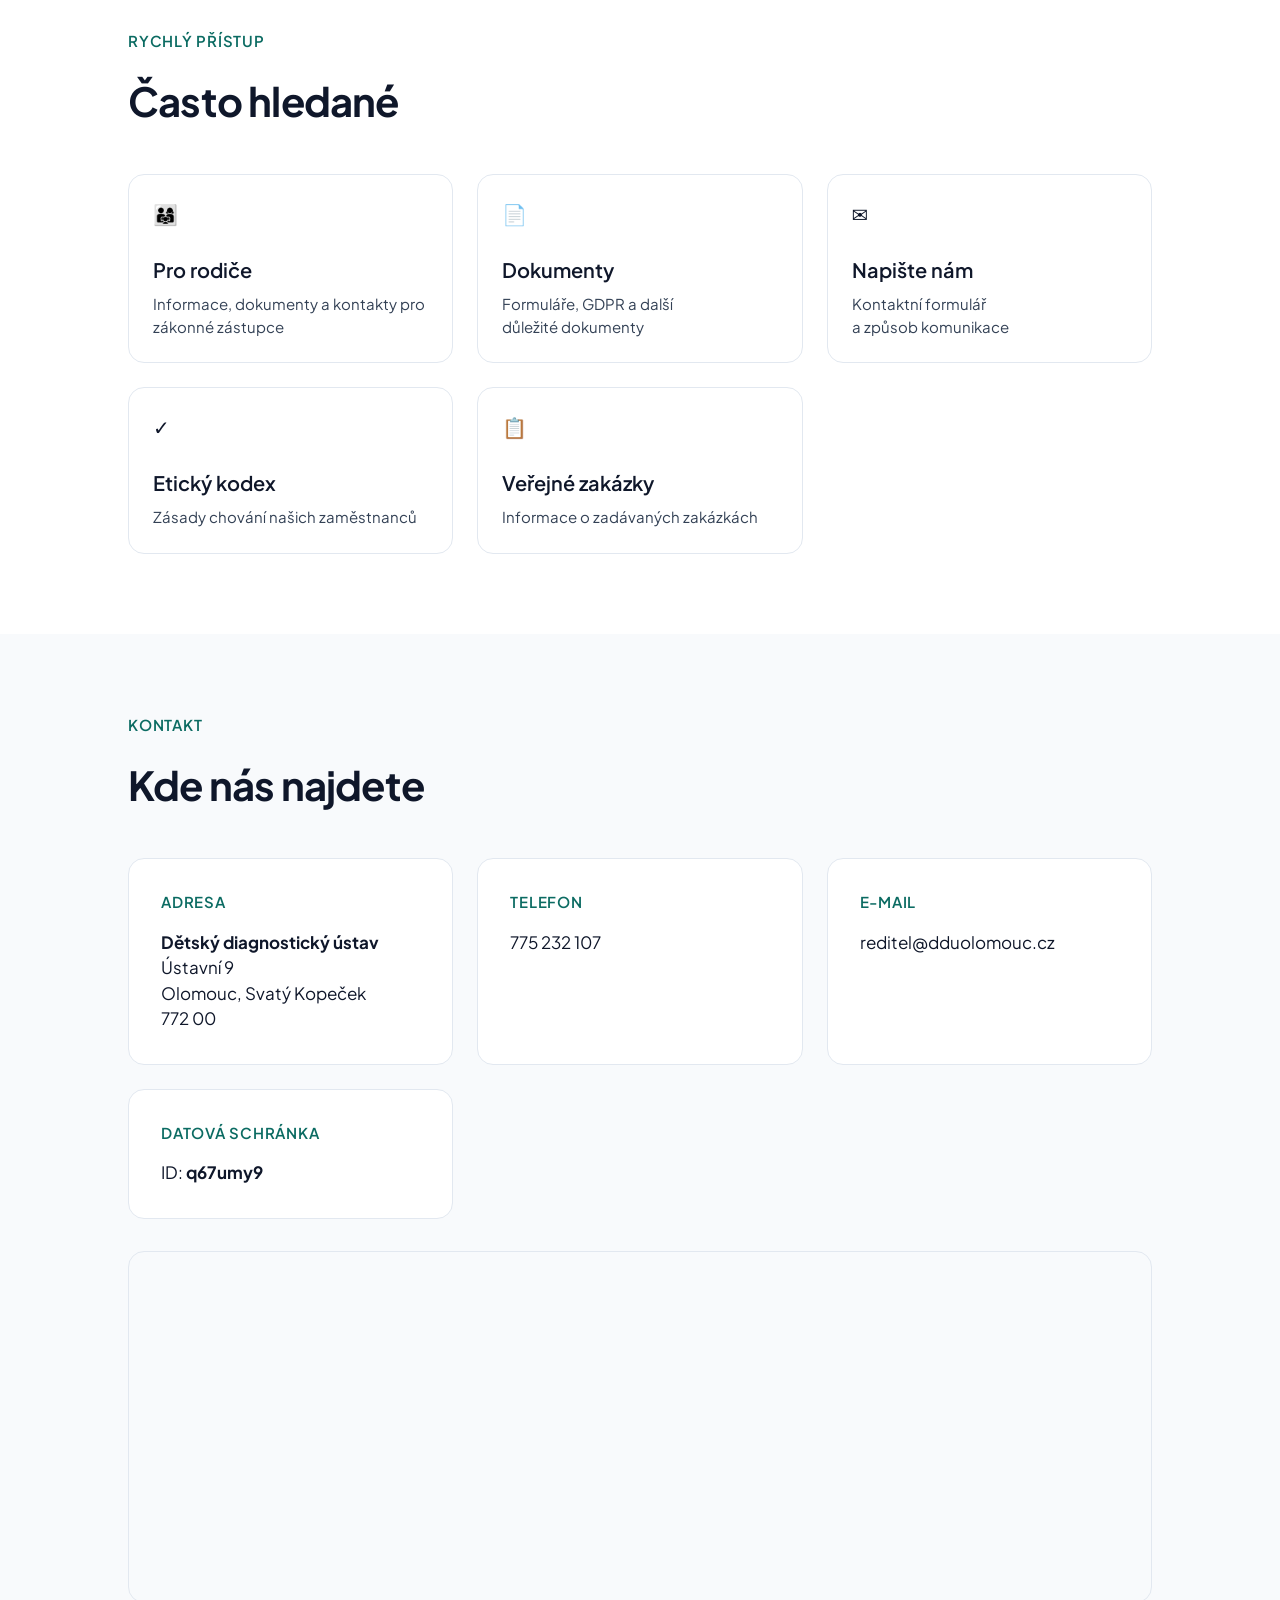
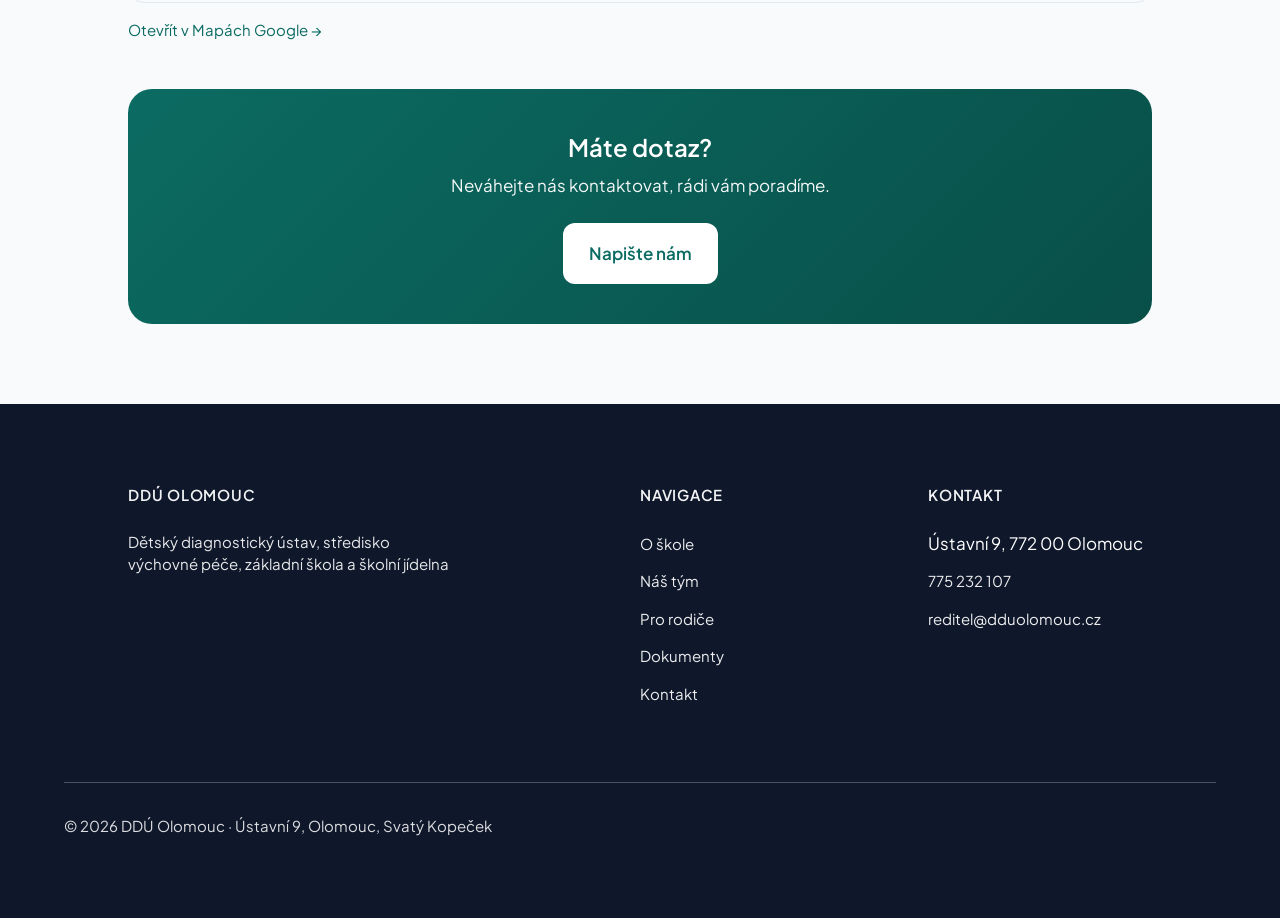
==== commit 4e0105ea: "Lighthouse optimalizace: SEO, performance, best practices Made-with: Cursor" ====
--- a/index.html
+++ b/index.html
@@ -2,17 +2,24 @@
 <html lang="cs">
 <head>
     <meta charset="UTF-8">
-    <meta name="viewport" content="width=device-width, initial-scale=1.0">
+    <meta name="viewport" content="width=device-width, initial-scale=1.0, viewport-fit=cover">
     <title>Základní škola DDÚ Olomouc | Výchovná péče a vzdělávání</title>
     <meta name="description" content="Dětský diagnostický ústav Olomouc: středisko výchovné péče, základní škola a&nbsp;školní jídelna. Odborná péče a&nbsp;vzdělávání v&nbsp;Olomouci, Svatém Kopečku.">
+    <link rel="canonical" href="https://www.dduolomouc.cz/">
     <meta property="og:title" content="Základní škola DDÚ Olomouc">
     <meta property="og:description" content="Dětský diagnostický ústav Olomouc: středisko výchovné péče, základní škola a&nbsp;školní jídelna.">
     <meta property="og:type" content="website">
+    <meta property="og:url" content="https://www.dduolomouc.cz/">
+    <meta property="og:image" content="https://images.unsplash.com/photo-1503676260728-1c00da094a0b?w=1200&q=80">
+    <meta name="theme-color" content="#0b6b62">
+    <link rel="icon" href="favicon.svg" type="image/svg+xml">
     <link rel="preconnect" href="https://fonts.googleapis.com">
     <link rel="preconnect" href="https://fonts.gstatic.com" crossorigin>
     <link rel="preconnect" href="https://images.unsplash.com" crossorigin>
+    <link rel="preload" href="https://images.unsplash.com/photo-1503676260728-1c00da094a0b?w=1920&q=80" as="image">
     <link href="https://fonts.googleapis.com/css2?family=Plus+Jakarta+Sans:wght@400;500;600;700&display=swap" rel="stylesheet">
     <link rel="stylesheet" href="styles.css">
+    <script type="application/ld+json">{"@context":"https://schema.org","@type":"Organization","name":"Dětský diagnostický ústav Olomouc","url":"https://www.dduolomouc.cz","address":{"@type":"PostalAddress","streetAddress":"Ústavní 9","addressLocality":"Olomouc","postalCode":"772 00"},"telephone":"+420775232107","email":"reditel@dduolomouc.cz"}</script>
 </head>
 <body>
     <a href="#main-content" class="skip-link">Přeskočit na hlavní obsah</a>
@@ -67,30 +74,34 @@
                     <h2 class="section-title">Škola, která myslí na každého žáka</h2>
                     <p class="section-desc">DDÚ Olomouc spojuje středisko výchovné péče, základní školu a&nbsp;školní jídelnu do&nbsp;jednoho celku zaměřeného na&nbsp;individuální přístup.</p>
                 </div>
-                <div class="photo-grid">
-                    <img src="https://images.unsplash.com/photo-1588072432836-e10032774350?w=600&q=80" alt="Třída s žáky při výuce" loading="lazy">
-                    <img src="https://images.unsplash.com/photo-1562774053-701939374585?w=600&q=80" alt="Budova školy" loading="lazy">
-                    <img src="https://images.unsplash.com/photo-1503676260728-1c00da094a0b?w=600&q=80" alt="Děti při učení" loading="lazy">
-                </div>
-                <div class="card-grid">
-                    <article class="card">
-                        <div class="card-icon">📚</div>
-                        <h3>Základní škola</h3>
-                        <p>Vzdělávání v&nbsp;malých třídách s&nbsp;individuálním přístupem a&nbsp;podporou speciálního pedagoga.</p>
-                        <a href="o-nas.html" class="card-link">Více o škole</a>
-                    </article>
-                    <article class="card">
-                        <div class="card-icon">🤝</div>
-                        <h3>Středisko výchovné péče</h3>
-                        <p>Odborná diagnostika a&nbsp;výchovná péče pro děti a&nbsp;jejich rodiny.</p>
-                        <a href="o-nas.html" class="card-link">Zjistit více</a>
-                    </article>
-                    <article class="card">
-                        <div class="card-icon">🍽</div>
-                        <h3>Školní jídelna</h3>
-                        <p>Kvalitní stravování přizpůsobené potřebám žáků v&nbsp;příjemném prostředí.</p>
-                        <a href="o-nas.html" class="card-link">Více informací</a>
-                    </article>
+                <div class="card-photo-grid">
+                    <div class="card-with-photo">
+                        <img src="https://images.unsplash.com/photo-1588072432836-e10032774350?w=600&q=80" alt="Třída s žáky při výuce" width="600" height="400" fetchpriority="high" loading="eager">
+                        <article class="card">
+                            <div class="card-icon">📚</div>
+                            <h3>Základní škola</h3>
+                            <p>Vzdělávání v&nbsp;malých třídách s&nbsp;individuálním přístupem a&nbsp;podporou speciálního pedagoga.</p>
+                            <a href="o-nas.html" class="card-link">Více o škole</a>
+                        </article>
+                    </div>
+                    <div class="card-with-photo">
+                        <img src="https://images.unsplash.com/photo-1562774053-701939374585?w=600&q=80" alt="Budova školy" width="600" height="400" loading="lazy">
+                        <article class="card">
+                            <div class="card-icon">🤝</div>
+                            <h3>Středisko výchovné péče</h3>
+                            <p>Odborná diagnostika a&nbsp;výchovná péče pro děti a&nbsp;jejich rodiny.</p>
+                            <a href="o-nas.html" class="card-link">Zjistit více</a>
+                        </article>
+                    </div>
+                    <div class="card-with-photo">
+                        <img src="https://images.unsplash.com/photo-1503676260728-1c00da094a0b?w=600&q=80" alt="Děti při učení" width="600" height="400" loading="lazy">
+                        <article class="card">
+                            <div class="card-icon">🍽</div>
+                            <h3>Školní jídelna</h3>
+                            <p>Kvalitní stravování přizpůsobené potřebám žáků v&nbsp;příjemném prostředí.</p>
+                            <a href="o-nas.html" class="card-link">Více informací</a>
+                        </article>
+                    </div>
                 </div>
             </div>
         </section>
--- a/styles.css
+++ b/styles.css
@@ -2,8 +2,6 @@
    DDÚ Olomouc — Design System 2026
    Moderní web základní školy
    ============================================ */
-
-@import url('https://fonts.googleapis.com/css2?family=Plus+Jakarta+Sans:wght@400;500;600;700&display=swap');
 
 :root {
     /* Spacing scale (8px base) */
@@ -112,6 +110,9 @@
     background: var(--color-surface-alt);
     -webkit-font-smoothing: antialiased;
     hyphens: none;
+    /* iOS safe-area — notch/home indicator */
+    padding-left: env(safe-area-inset-left);
+    padding-right: env(safe-area-inset-right);
 }
 
 p, .section-desc, .hero-subtitle, .content-block p, .card p, .quick-link-card p, .contact-card p {
@@ -171,8 +172,8 @@
 /* Back to top button */
 .back-to-top {
     position: fixed;
-    bottom: var(--space-8);
-    right: var(--space-8);
+    bottom: calc(var(--space-8) + env(safe-area-inset-bottom, 0));
+    right: calc(var(--space-8) + env(safe-area-inset-right, 0));
     width: 3rem;
     height: 3rem;
     display: flex;
@@ -219,6 +220,7 @@
     background: var(--color-surface);
     border-bottom: 1px solid var(--color-border);
     height: var(--header-height);
+    padding-top: env(safe-area-inset-top);
 }
 
 .header-inner {
@@ -537,6 +539,56 @@
     gap: var(--space-6);
 }
 
+/* Karty s fotkami — foto u příslušného bloku (desktop i mobil) */
+.card-photo-grid {
+    display: grid;
+    grid-template-columns: repeat(3, 1fr);
+    gap: var(--space-6);
+    margin-top: var(--space-16);
+}
+
+.card-with-photo {
+    display: flex;
+    flex-direction: column;
+    gap: var(--space-6);
+}
+
+.card-with-photo img {
+    width: 100%;
+    height: 180px;
+    object-fit: cover;
+    border-radius: var(--radius-lg);
+}
+
+/* Bloky textu s fotkami (o-nas) */
+.content-photo-blocks {
+    display: grid;
+    grid-template-columns: repeat(3, 1fr);
+    gap: var(--space-6);
+    margin-top: var(--space-16);
+}
+
+.content-with-photo {
+    display: flex;
+    flex-direction: column;
+    gap: var(--space-6);
+}
+
+.content-with-photo img {
+    width: 100%;
+    height: 180px;
+    object-fit: cover;
+    border-radius: var(--radius-lg);
+}
+
+.content-with-photo .content-block {
+    margin: 0;
+}
+
+.content-with-photo .content-block p {
+    margin-bottom: 0;
+}
+
 .card {
     background: var(--color-surface);
     border-radius: var(--radius-lg);
@@ -719,6 +771,7 @@
     background: var(--color-text);
     color: var(--color-white);
     padding: var(--space-20) var(--space-16);
+    padding-bottom: calc(var(--space-20) + env(safe-area-inset-bottom, 0));
 }
 
 .footer-inner {
@@ -778,35 +831,254 @@
     color: rgba(255,255,255,0.85);
 }
 
+/* ============================================
+   Responsive — Tablet
+   ============================================ */
+@media (max-width: 1024px) {
+    .header-inner {
+        padding: 0 var(--space-6);
+    }
+    .card-photo-grid,
+    .content-photo-blocks {
+        grid-template-columns: repeat(2, 1fr);
+    }
+    .content-with-photo--image-only {
+        grid-column: 1 / -1;
+    }
+    .hero h1 {
+        max-width: 100%;
+    }
+    .hero-actions {
+        flex-direction: column;
+        align-items: flex-start;
+    }
+    .hero-contact {
+        width: 100%;
+    }
+}
+
+/* ============================================
+   Responsive — Mobile
+   ============================================ */
 @media (max-width: 768px) {
+    .header-inner {
+        padding: 0 var(--space-4);
+    }
+    .logo {
+        font-size: var(--text-lg);
+    }
+    .menu-toggle {
+        min-width: 44px;
+        min-height: 44px;
+        padding: var(--space-3);
+    }
+    .nav-link,
+    .nav-cta {
+        min-height: 48px;
+        padding: var(--space-3) var(--space-4);
+        display: flex;
+        align-items: center;
+    }
+    .container,
+    .hero-inner {
+        padding-left: var(--space-4);
+        padding-right: var(--space-4);
+    }
+    .hero {
+        padding: var(--space-12) var(--space-4);
+    }
+    .hero-badge {
+        font-size: var(--text-xs);
+        padding: var(--space-2) var(--space-3);
+    }
+    .hero h1 {
+        font-size: clamp(1.5rem, 6vw, 2rem);
+        margin-bottom: var(--space-4);
+    }
+    .hero-subtitle {
+        font-size: var(--text-base);
+        margin-bottom: var(--space-8);
+    }
+    .hero-actions {
+        gap: var(--space-6);
+    }
+    .hero-buttons {
+        flex-direction: column;
+        width: 100%;
+        gap: var(--space-3);
+    }
+    .hero-buttons .btn {
+        width: 100%;
+        justify-content: center;
+        min-height: 48px;
+    }
+    .hero-contact {
+        flex-direction: column;
+        align-items: flex-start;
+        gap: var(--space-3);
+    }
+    .hero-contact a {
+        min-height: 44px;
+        padding: var(--space-2) 0;
+    }
+    .section {
+        padding: var(--space-10) 0;
+    }
+    .section-header {
+        margin-bottom: var(--space-8);
+    }
+    .section-title {
+        font-size: clamp(1.5rem, 5vw, 2rem);
+    }
+    .section-desc {
+        font-size: var(--text-base);
+    }
+    .card {
+        padding: var(--space-6);
+    }
+    .card-icon {
+        width: 2.5rem;
+        height: 2.5rem;
+        font-size: 1rem;
+    }
+    .quick-link-card {
+        padding: var(--space-5);
+        min-height: auto;
+    }
+    .quick-link-card .icon {
+        width: 2rem;
+        height: 2rem;
+        font-size: 1rem;
+    }
+    .card-link {
+        min-height: 44px;
+        padding: var(--space-2) 0;
+    }
+    .contact-card {
+        padding: var(--space-6);
+    }
+    .contact-card a {
+        display: inline-block;
+        min-height: 44px;
+        line-height: 2.5;
+    }
+    .contact-grid {
+        gap: var(--space-4);
+    }
+    .cta-banner {
+        margin-top: var(--space-8);
+        padding: var(--space-8) var(--space-6);
+    }
+    .cta-banner h3 {
+        font-size: var(--text-lg);
+    }
+    .cta-banner .btn {
+        width: 100%;
+        min-height: 48px;
+    }
+    .footer {
+        padding: var(--space-12) var(--space-4);
+        padding-bottom: calc(var(--space-12) + env(safe-area-inset-bottom, 0));
+    }
     .footer-inner {
         grid-template-columns: 1fr;
-        padding-left: var(--space-6);
-        padding-right: var(--space-6);
+        gap: var(--space-10);
+        padding: 0 var(--space-4);
+    }
+    .footer-brand p {
+        max-width: 100%;
+    }
+    .footer-bottom {
+        margin-top: var(--space-10);
+        padding-top: var(--space-6);
+    }
+    .card-photo-grid,
+    .content-photo-blocks {
+        grid-template-columns: 1fr;
+        margin-top: var(--space-8);
+        gap: var(--space-6);
+    }
+    .card-with-photo img,
+    .content-with-photo img {
+        height: 200px;
+    }
+    .map-container {
+        margin-top: var(--space-6);
+    }
+    .map-container iframe {
+        height: 280px;
+    }
+    .back-to-top {
+        bottom: calc(var(--space-6) + env(safe-area-inset-bottom, 0));
+        right: calc(var(--space-6) + env(safe-area-inset-right, 0));
+        width: 2.75rem;
+        height: 2.75rem;
+    }
+    .card[style*="max-width"] {
+        max-width: 100% !important;
+    }
+    .info-list li {
+        flex-direction: column;
+        align-items: flex-start;
+        gap: var(--space-2);
+    }
+    .info-list a {
+        display: inline-block;
+        min-height: 44px;
+        padding: var(--space-2) var(--space-3);
+        margin: calc(-1 * var(--space-2)) calc(-1 * var(--space-3));
+        line-height: 2.5;
+    }
+}
+
+/* ============================================
+   Responsive — Small mobile (≤480px)
+   ============================================ */
+@media (max-width: 480px) {
+    .header-inner {
+        padding: 0 var(--space-3);
+    }
+    .hero {
+        padding: var(--space-10) var(--space-3);
     }
     .container,
     .hero-inner {
-        padding-left: var(--space-6);
-        padding-right: var(--space-6);
-    }
-    .footer {
-        padding-left: 0;
-        padding-right: 0;
-    }
-    .hero {
-        padding: var(--space-16) var(--space-6);
+        padding-left: var(--space-3);
+        padding-right: var(--space-3);
+    }
+    .hero h1 {
+        font-size: 1.375rem;
     }
     .section {
-        padding: var(--space-12) 0;
-    }
-    .photo-grid {
-        grid-template-columns: 1fr;
-    }
-    .photo-grid img {
-        height: 200px;
-    }
-    .map-container iframe {
-        height: 300px;
+        padding: var(--space-8) 0;
+    }
+    .section-title {
+        font-size: 1.375rem;
+    }
+    .card {
+        padding: var(--space-5);
+    }
+    .quick-link-card {
+        padding: var(--space-4);
+    }
+    .contact-card {
+        padding: var(--space-5);
+    }
+    .cta-banner {
+        padding: var(--space-6) var(--space-4);
+    }
+}
+
+/* Form — mobilní optimalizace (prevence zoomu na iOS, touch targets) */
+@media (max-width: 768px) {
+    .form-group input,
+    .form-group textarea {
+        font-size: 16px;
+        padding: var(--space-4);
+    }
+    .form .btn {
+        min-height: 48px;
+        width: 100%;
     }
 }
 
